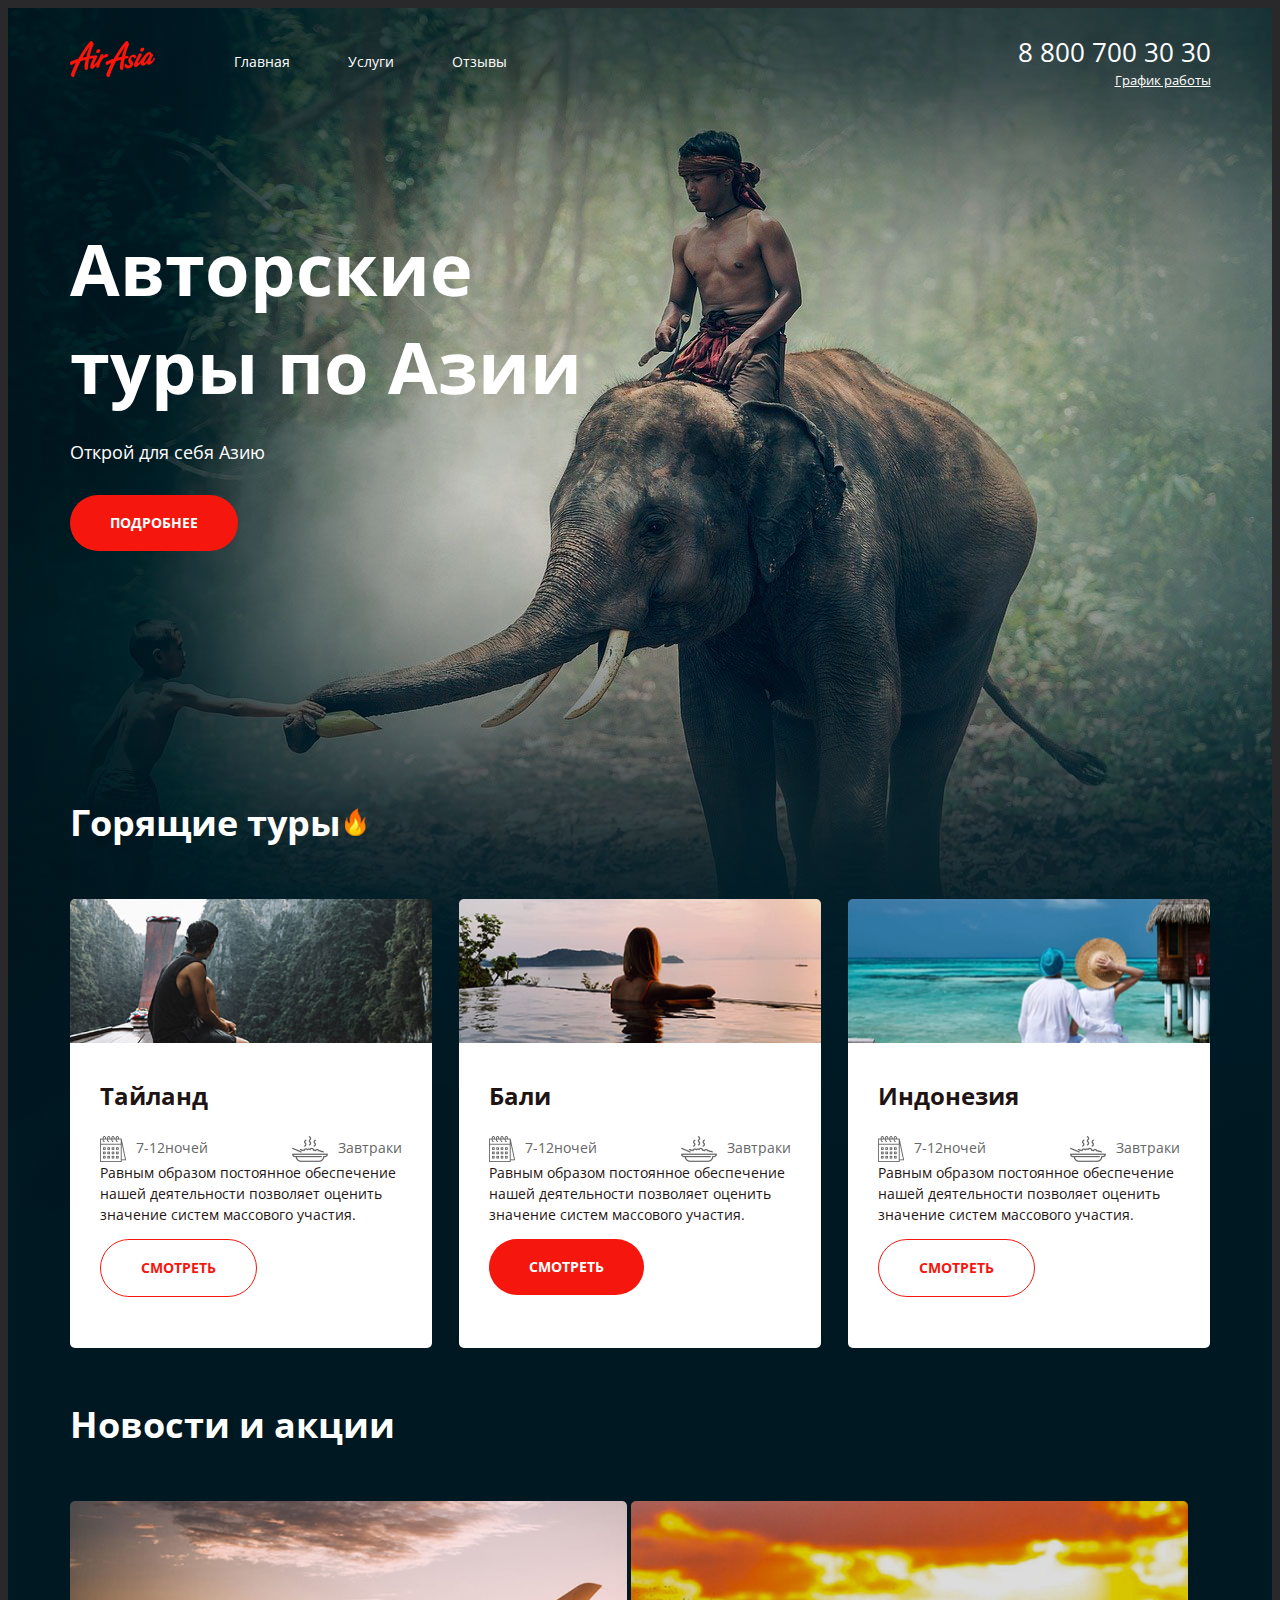
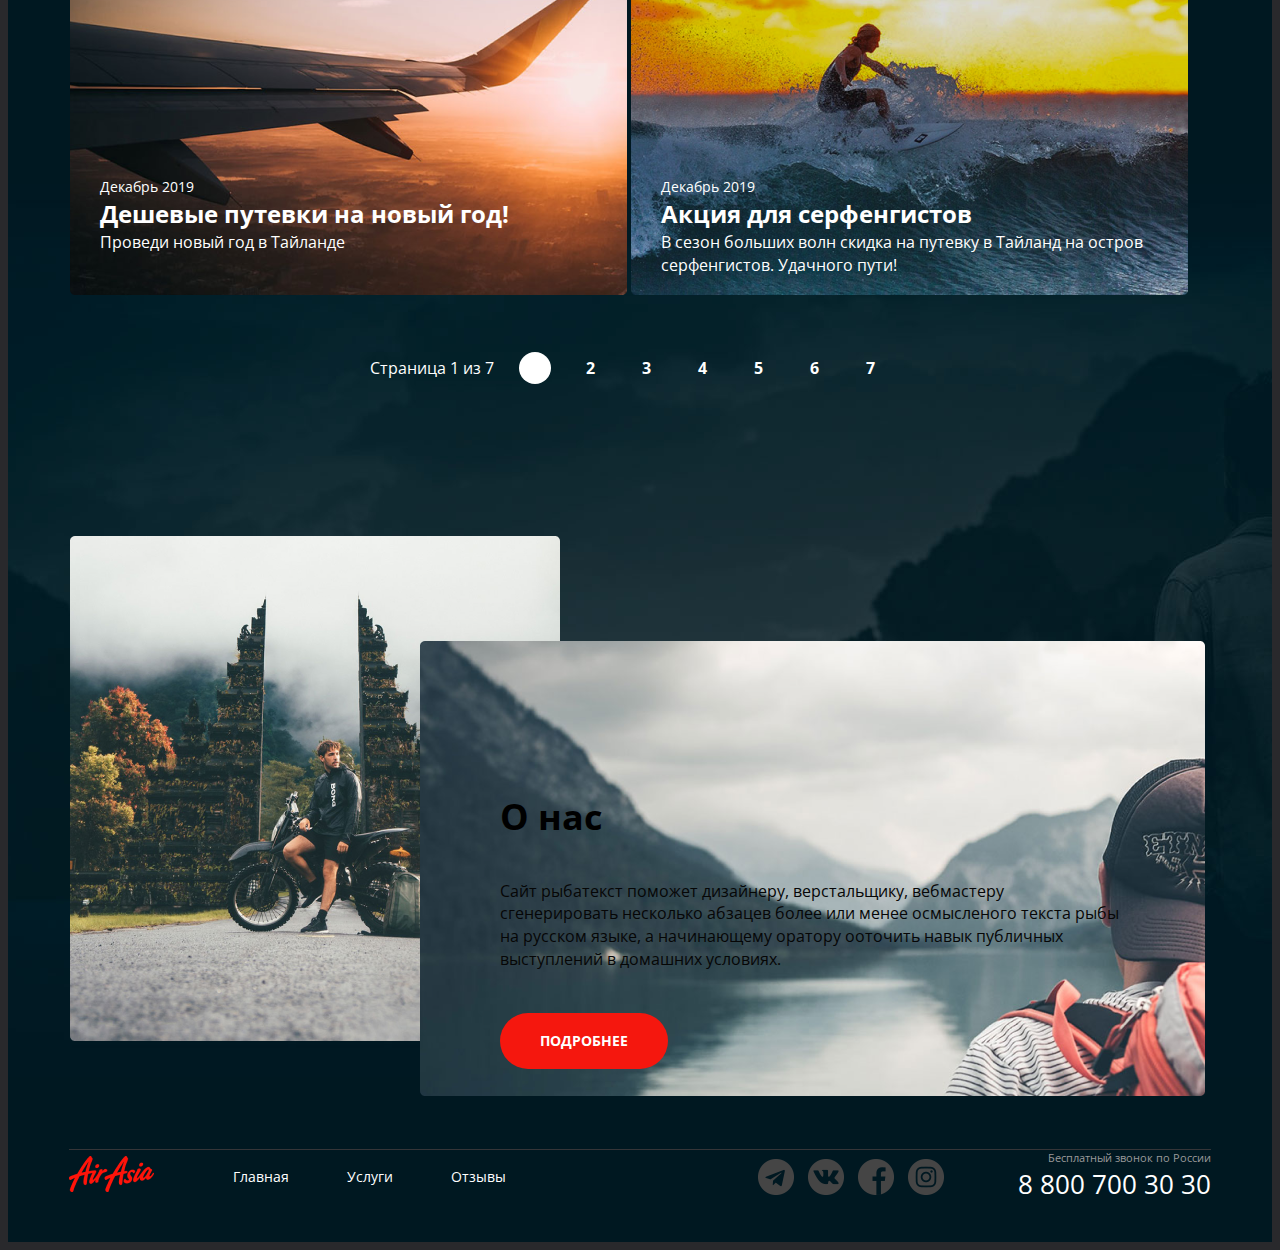
==== index.html @ b37418fe "обновление файлов и добавление новых" ====
<!DOCTYPE html>
<html lang="ru">
<head>
  <meta charset="UTF-8">
  <style>@import url('https://fonts.googleapis.com/css2?family=Open+Sans:wght@400;600;700&display=swap');</style>
  <link rel="stylesheet" href="style.css">
  <title>Document</title>
</head>

<body>
  <div class="wrapper main-page-wrapper">

    
      <section class="header">
        <div class="container container_header">
          <div class="header__col">
            <a href="#" class="logo">
              <img src="./img/лого.png" alt="" class="logo__pic">
            </a>
            <nav class="menu">
            <ul class="menu__list">
              <li class="menu__item"><a href="#" class="menu__link menu__link_active" ></a>Главная</li>
              <li class="menu__item"><a href="" class="menu__link">Услуги</a></li>
              <li class="menu__item"><a href="" class="menu__link"></a>Отзывы</li>
            </ul>
          </nav>
          </div>

          <div class="header__col header__col_align_right">
            <address class="contacts">
              <a href="tel:+78007003030" class="contacts__phone">8 800 700 30 30</a>
              <div class="contacts__mode">График работы</div>
            </address>

          </div>

        </div>
      </section>
            
      
      <main class="main-content">
        <div class="container main__container">
          <div class="useful-info">
            <h1 class="useful-info__title">Авторские туры по Азии</h1>
            <div class="userfil-info__slogan">Открой для себя Азию</div>
            <a class="useful-info__btn btn" href="">Подробнее</a>
          </div>

          <div class="tours">
            <div class="container">
              <div class="tours__title-block">
                <h2 class="title tours__title">Горящие туры</h2>
                <img class="icon tours__title" src="./img/flame.png" alt="">
              </div>
          
            <ul class="tours__tabs">
              
              <li class="tours__item tour-card">
                <div class="tour-card__img-block">
                  <img class="tours__img" src="./img/river.png" alt="">
                </div>
                <div class="tour-card__content">
                  <h3 class="tour-card__title">Тайланд</h3>

                  <div class="tour-card__col">
                    <div class="tour-card__col_left">
                      <img class="tour-card__icon" src="./img/calendar.png" alt="">
                      <div class="tour-card__text">7-12ночей</div>
                    </div>
                    <div class="tour-card__col_right">
                      <img class="tour-card__icon" src="./img/meal.png" alt="">
                      <div class="tour-card__text">Завтраки</div>
                    </div>
                  </div>
                  <p class="tour-card__descr">
                    Равным образом постоянное обеспечение нашей деятельности позволяет оценить значение систем массового участия.
                  </p>
                  <a class="btn btn_white" href="">Смотреть</a>
                </div>
              </li>

              <li class="tours__item tour-card">
                <div class="tour-card__img-block">
                <img class="tours__img" src="./img/pool.png" alt="">
                </div>
                <div class="tour-card__content">
                  <h3 class="tour-card__title">Бали</h3>
                  <div class="tour-card__col">
                    <div class="tour-card__col_left">
                      <img class="tour-card__icon" src="./img/calendar.png" alt="">
                      <div class="tour-card__text">7-12ночей</div>
                    </div>
                    <div class="tour-card__col_right">
                      <img class="tour-card__icon" src="./img/meal.png" alt="">
                      <div class="tour-card__text">Завтраки</div>
                    </div>
                  </div>
                  <p class="tour-card__descr">
                   Равным образом постоянное обеспечение нашей деятельности позволяет оценить значение систем массового участия.
                  </p>
                  <a href="" class="btn btn_red">Смотреть</a>
                </div>
              </li>

              <li class="tours__item tour-card">
                <div class="tour-card__img-block">
                <img class="tours__img" src="./img/ocean.png" alt="">
                </div>
                <div class="tour-card__content">
                  <h3 class="tour-card__title">Индонезия</h3>
                  <div class="tour-card__col">
                    <div class="tour-card__col_left">
                      <img class="tour-card__icon"  src="./img/calendar.png" alt="">
                      <div class="tour-card__text">7-12ночей</div>
                    </div>
                    <div class="tour-card__col_right">
                      <img class="tour-card__icon" src="./img/meal.png" alt="">
                      <div class="tour-card__text">Завтраки</div>
                    </div>
                  </div>  
                  <p class="tour-card__descr">
                   Равным образом постоянное обеспечение нашей деятельности позволяет оценить значение систем массового участия.
                  </p>
                  <a href="" class="btn btn_white">Смотреть</a>
                </div>
              </li>
            </ul>
          </div>
        </div>
      </main>

    

    <section class="down">
    <div class="news">
      <div class="container">
        <h2 class="news__title title">Новости и акции</h2>

        <ul class="news__list">
          <li class="news__tab news__tab_plain">
            <div class="news__tab_container">
              <div class="news__date">Декабрь 2019</div>
              <div class="news__tab_title">Дешевые путевки на новый год!</div>
              <div class="news__slogan">
              Проведи новый год в Тайланде
              </div>
            </div>
          </li>
          <li class="news__tab news__tab_Surfer">
            <div class="news__tab_container">
              <div class="news__date">Декабрь 2019</div>
              <div class="news__tab_title">Акция для серфенгистов</div>
              <div class="news__slogan" >
              В сезон больших волн скидка на путевку в Тайланд на остров серфенгистов. Удачного пути!
              </div>
            </div>
          </li>
        </ul>
      </div>
      </div>

      <div class="pager">
        <div class="pager__display">Страница 1 из 7</div>
        <ul class="pager__list">
          <li class="pager__item pager__item_active"><a href="" class="pager__link">1</a></li>
          <li class="pager__item"><a href="" class="pager__link">2</a></li>
          <li class="pager__item"><a href="" class="pager__link">3</a></li>
          <li class="pager__item"><a href="" class="pager__link">4</a></li>
          <li class="pager__item"><a href="" class="pager__link">5</a></li>
          <li class="pager__item"><a href="" class="pager__link">6</a></li>
          <li class="pager__item"><a href="" class="pager__link">7</a></li>          
        </ul>
      </div>
    

      <div class="about">
        <div class="container container__about">
          <div class="about__company">
            <h3 class="about__title">О нас</h3>
            <div class="about__company_text">
            <p>Сайт рыбатекст поможет дизайнеру, верстальщику, вебмастеру сгенерировать несколько абзацев более или менее осмысленого текста рыбы на русском языке, а начинающему оратору ооточить навык публичных выступлений в домашних условиях.</p>
            </div>
            <a class="about__btn btn" href="">Подробнее</a>
          </div>
        </div>
      </div>

      <div class="container footer-container__content">
        <div class="footer">
          <div class="footer__col footer__col_align_left">
            <a href="#" class="logo">
            <img src="./img/лого.png" alt="" class="logo__pic">
          </a>
          <nav class="menu">
            <ul class="menu__list">
              <li class="menu__item"><a href="#" class="menu__link menu__link_active" ></a>Главная</li>
              <li class="menu__item"><a href="" class="menu__link">Услуги</a></li>
              <li class="menu__item"><a href="" class="menu__link"></a>Отзывы</li>
            </ul>
          </nav>
          </div>

          <div class="footer__col footer__col_align_right">
            <ul class="socials">
              <li class="socials__item socials__item_telegram"><a href="" class="socials__link"></a></li>
              <li class="socials__item socials__item_vk"><a href="" class="socials__link"></a></li>
              <li class="socials__item socials__item_fb"><a href="" class="socials__link"></a></li>
              <li class="socials__item socials__item_insta"><a href="" class="socials__link"></a></li>
            </ul>

            <address class="contacts">
              <div class="contacts__workhours">Бесплатный звонок по России</div>
              <a href="tel:+78007003030" class="contacts__phone">8 800 700 30 30</a>
            </address>
          </div>
        </div>
      </div>
    
    </section>
  </div>
</body>

</html>
---- style.css ----
body {
  font-family: "Open Sans", Helvetica, sans-serif;
  color: #fff;
  font-size: 14px;
  line-height: 1.42;
  background: #29292c;
}

a {
  color: inherit;
}

ul {
  padding: 0;
  margin: 0;
}

ul li {
  list-style: none;
}

h1, h2, h3, h4, h5, h6 {
  margin: 0;
  font-weight: normal;
}

p {
  margin-top: 0;
}

* {
  box-sizing: border-box;
}

.main-page-wrapper {
  background: url(./img/main1.png) center top no-repeat, url(./img/main2.png) center bottom 165px no-repeat, #001821;
}

.container {
  margin: 0 auto;
  width: 1141px;
}

.container_header {
  display: flex;
  align-items: center;
  justify-content: space-between;
}

.header {
  align-items: center;
  vertical-align: middle;
  margin-bottom: 130px;
  padding-top: 26px;
  display: flex;
  justify-content: space-between;
}

.header__col {
  display: flex;
  align-items: center;
}

.header__col_align_right {
  justify-content: flex-end;
}

.logo {
  display: block;
  top: 29px;
  left: 0;
  margin-right: 79px;
}

.menu {
  display: inline-block;
  top: 42px;
  left: 554px;
}


.menu__item {
  display: inline-block;
  vertical-align: middle;
  margin-right: 54px;
}

.menu__link {
  font-size: 14px;
  text-decoration: none;
}

.contacts__phone {
  text-decoration: none;
  font-size: 26px;
  margin-bottom: 4px;
}

 .contacts {
  font-style: normal;
  text-align: right;
}

 .contacts__mode {
   font-size: 13px;
   text-decoration: underline;
}

.main__container {
  display: flex;
  flex-direction: column;
  justify-content: space-between;
  min-height: 500px;
}

.useful-info {
  width: 50%;
}

.useful-info__title {
  font-size: 72px;
  font-weight: bold;
  line-height: 98px;
  margin-bottom: 27px;
}

.userfil-info__slogan {
  font-size: 18px;
  font-weight: normal;
  line-height: 20px;
  margin-bottom: 33px;
}


.btn {
  display: inline-block;
  background: #F5170E;
  border-radius: 35px;
  padding: 18px 40px;
  color: #FFFFFF;
  font-weight: bold;
  text-transform: uppercase;
  text-decoration: none;
}

.useful-info__btn {
  margin-bottom: 246px;
}

.tours {
  margin-bottom: 51px;
}

.tours__title-block {
  margin-right: 12px;
}

.h2 {
  margin-right: 12px;
}

.tours__title {
  display: inline-block;
}


.title {
  font-size: 36px;
  font-weight: bold;
  margin-bottom: 51px;
}

.tours__tabs {
  display: flex;
  justify-content: space-between;
}

.tour-card__img-block {
  width: 362px;
  height: 144px;
  background: url(.jpg);
  border-radius: 5px 5px 0px 0px;
}

.tours__item {
  margin-right: 27px;
  max-width: 362px;
  width: calc(100% / 3 - 18px);
}

.tour-card__content {
  min-height: 305px;
  color: #1f1414;
  background: #FFFFFF;
  border-radius: 0px 0px 5px 5px;
  padding: 36px 30px;
}

.tour-card__title {
  font-weight: bold;
  font-size: 24px;
  margin-bottom: 23px;
}

.tour-card__col {
  display: flex;
  justify-content: space-between;
  align-items: center;
}

.tour-card__col_left {
  display: flex;
  justify-content: space-between;
  align-items: center;
}

.tour-card__col_right {
  display: flex;
  justify-content: space-between;
  justify-content: flex-end;
  align-items: center;
}

.tour-card__col :last-child {
  margin-right: 0;
}

.tour-card__icon {
  height: 26px;
  background: url;
  margin-right: 10px;
}

.tour-card__text {
  height: 22px;
  color: #666666;
}

.tour-card__descr {
  font-weight: normal;
  font-size: 14px;
  line-height: 21px;
  align-items: center;
}

.btn_white {
  background: #FFFFFF;
  color: #F5170E;
  border: 1px solid #F5170E;
  vertical-align: bottom;
}

.btn_red {
  vertical-align: bottom;
}

.news__list {
  margin-bottom: 57px;
}

.news__tab {
  display: inline-block;
  vertical-align: top;
  position: relative;
  max-width: 557px;
}

.news__tab img {
  display: flex;
  justify-content: space-between;
  object-fit: cover;
  width: 557px;
  height: 394px;
  background: url(.jpg);
  border-radius: 5px;
}

.news__tab_plain {
  background: url(./img/plain.png);
  width: 557px;
  height: 394px;
}

.news__tab_Surfer {
  background: url(./img/Surfer.png);
  width: 557px;
  height: 394px;
}


.news__tab_container {
  display: flex;
  flex-direction: column;
  margin-top: 250px;
  left: 0;
  right: 0;
  bottom: 0;
  padding: 26px 30px;
  min-height: 116px;
}

.news__date {
  font-weight: normal;
  font-size: 14px;
}

.news__tab_title {
  font-weight: bold;
  font-size: 24px;
}

.news__slogan {
  font-weight: normal;
  font-size: 16px;
  
}



.pager {
  display: flex;
  justify-content: center;
  align-items: center;
  text-align: center;
  font-size: 16px;
  line-height: 32px;
  margin-bottom: 152px;
}



.pager__display {
  margin-right: 25px;
}

.pager__list {
  display: flex;
  align-items: center;
}

.pager__item {
  text-align: center;
  margin-right: 24px;
}

.pager__link {
  display: block;
  width: 32px;
  height: 32px;
  border-radius: 50%;
  text-decoration: none;
  font-weight: bold;
  font-size: 16px;
}

.pager__item_active .pager__link{
  background: #FFFFFF;
}


.about {
  margin-bottom: 53px;
}

.container__about:before {
  content: "";
  display: block;
  vertical-align: top;
  width: 490px;
  height: 505px;
  background: url(./img/gates.png);
}

.about__company {
  background: url(./img/mountains.png);
  padding: 150px 80px;
  width: 785px;
  height: 455px;
  display: inline-block;
  vertical-align: top;
  margin-left: 350px;
  margin-top: -400px;
}

.about__title {
  font-weight: bold;
  font-size: 36px;
  color: #000000;
  margin-bottom: 37px;
}

.about__company_text {
  font-weight: normal;
  font-size: 16px;
  color: #060606;
  margin-bottom: 43px;
  max-width: 785px;
}

.about__company_text p{
  margin-bottom: 20px;
}

.about__company_text p:last-child{
  margin-bottom: 0;
}

.footer-container__content {
  border-top: 1px solid #353538;
  width: 1142px;
  height: 92.64px;
}

.footer {
  display: flex;
  justify-content: space-between;
  align-items: center;
}

.footer__col {
  display: flex;
  align-items: flex-end;
}

.footer__col_align_left {
  align-items: center;
}

.footer__col_align_right {
  align-items: flex-end;
  align-items: center;
}

.contacts__workhours {
  color: #9A9A9A;
  font-size: 11px;
}

.socials__link {
  display: block;
  text-decoration: none;
  width: 36px;
  height: 36px;
  background: center center no-repeat;
}

.socials__item {
  display: inline-block;
  vertical-align: middle;
  margin-right: 10px;
}

.socials__item:last-child {
  margin-right: 0;
}

.socials {
  margin-right: 74px;
  top: 49px;
  right: 300px;
}

.socials__item_telegram .socials__link {
  background-image: url(./img/telegram.png);
}

.ssocials__item_telegram .socials__link:hover {
  background-image: url(./img/telegram-hover.png.png);
}

.socials__item_vk .socials__link {
  background-image: url(./img/vk.png);
}

.socials__item_vk .socials__link:hover {
  background-image: url(./img/vk-hover.png.png);
}

.socials__item_fb .socials__link {
  background-image: url(./img/f.png);
}

.socials__item_fb .socials__link:hover {
  background-image: url(./img/f-hover.png.png);
}

.socials__item_insta .socials__link {
    background-image: url(./img/in.png);
}
  
.socials__item_insta .socials__link:hover {
    background-image: url(./img/in-hover.png.png);
}
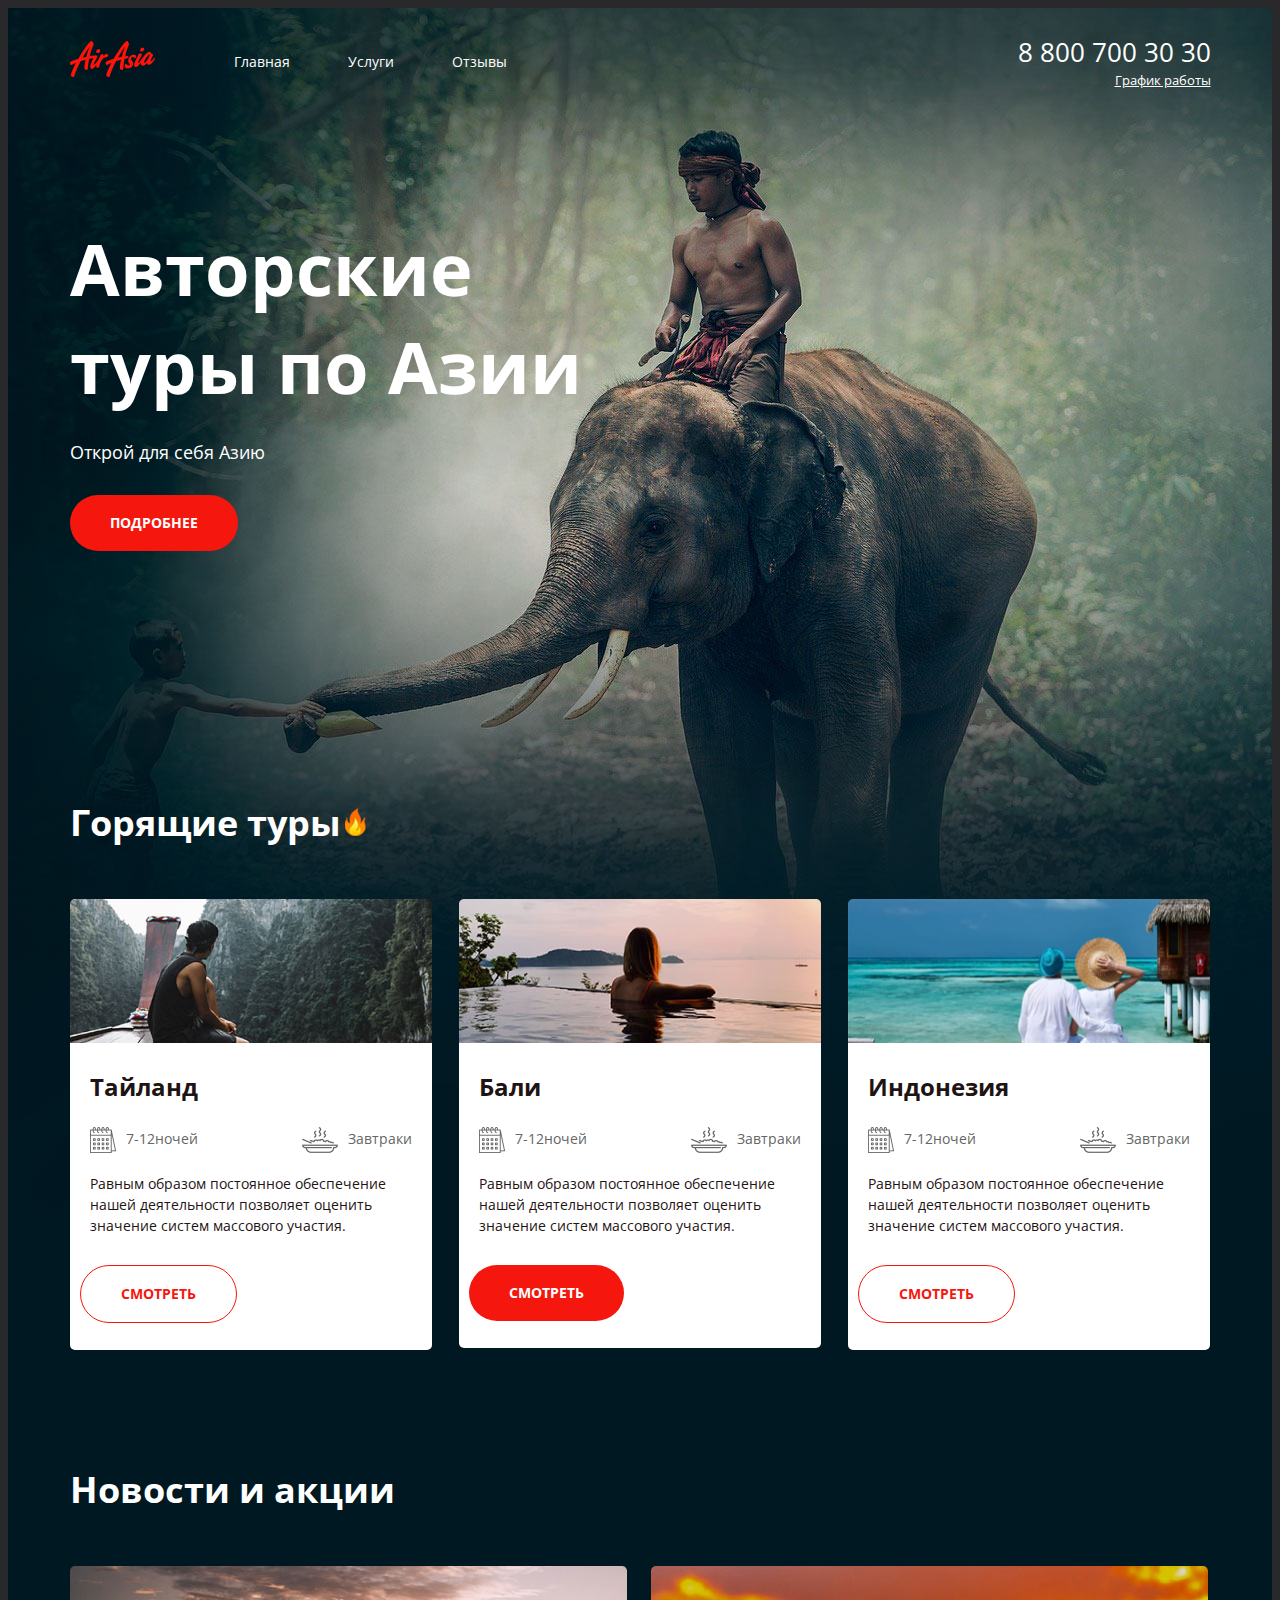
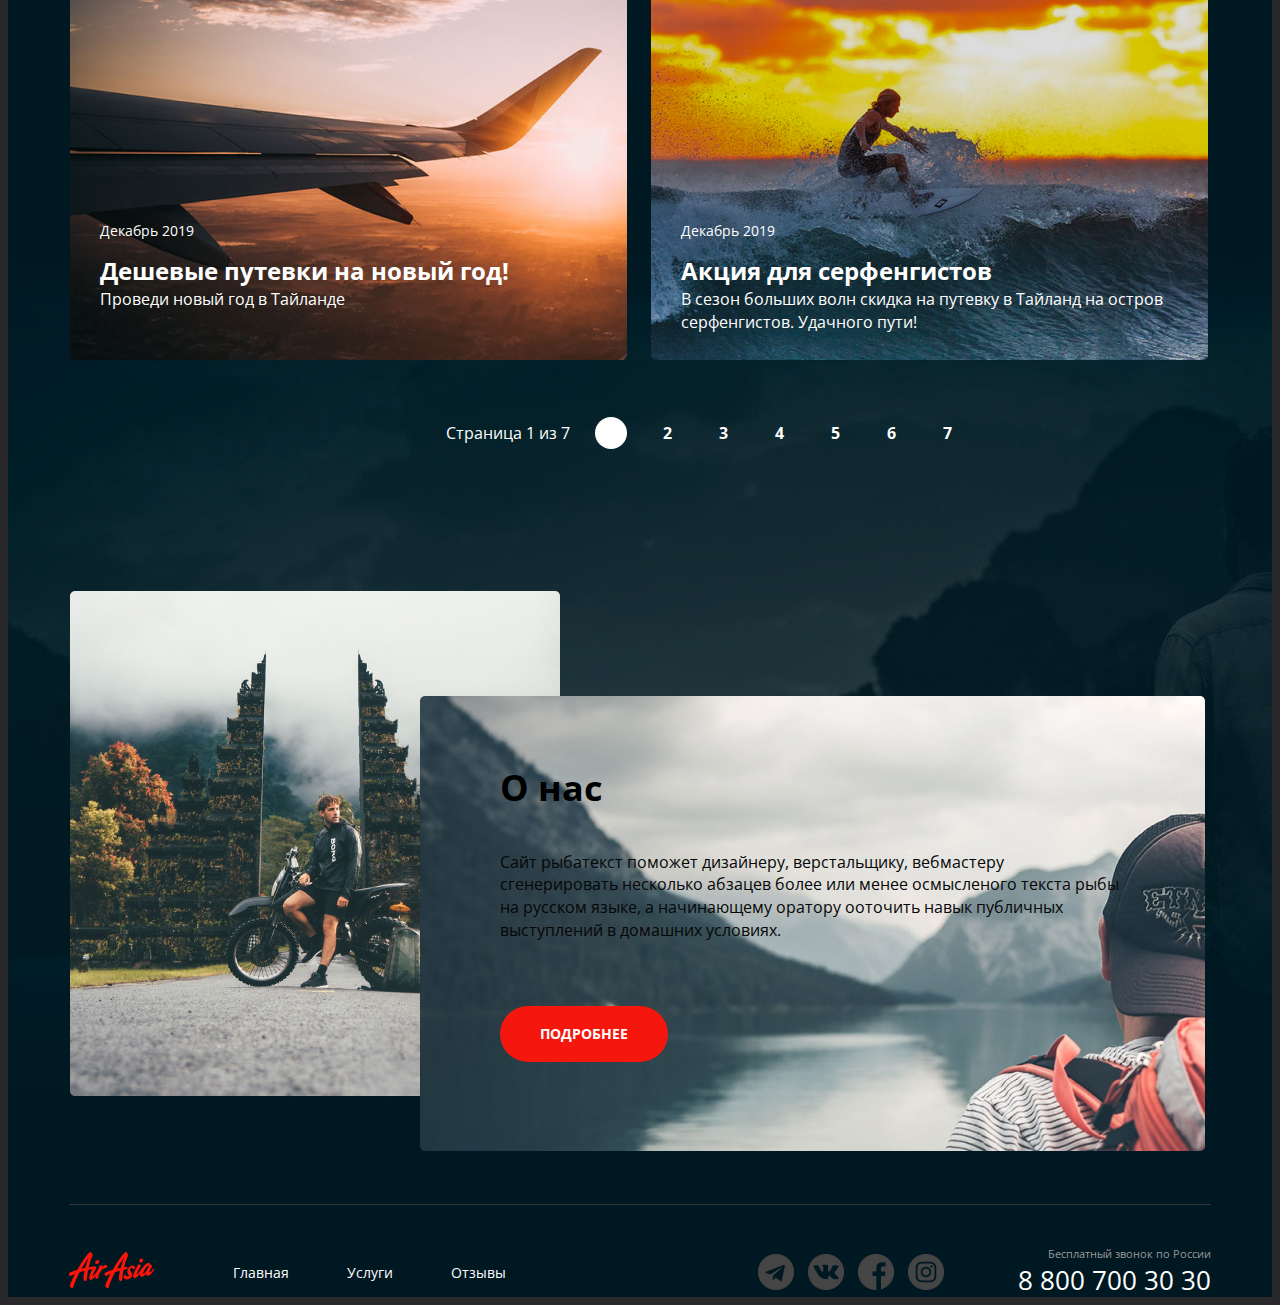
==== commit b5d1beb6: "новые файлы и редакция" ====
--- a/index.html
+++ b/index.html
@@ -20,8 +20,8 @@
             <nav class="menu">
             <ul class="menu__list">
               <li class="menu__item"><a href="#" class="menu__link menu__link_active" ></a>Главная</li>
-              <li class="menu__item"><a href="" class="menu__link">Услуги</a></li>
-              <li class="menu__item"><a href="" class="menu__link"></a>Отзывы</li>
+              <li class="menu__item"><a href="../1 asia/services.html" class="menu__link">Услуги</a></li>
+              <li class="menu__item"><a href="../1 asia/reviews.html" class="menu__link"></a>Отзывы</li>
             </ul>
           </nav>
           </div>
@@ -194,8 +194,8 @@
           <nav class="menu">
             <ul class="menu__list">
               <li class="menu__item"><a href="#" class="menu__link menu__link_active" ></a>Главная</li>
-              <li class="menu__item"><a href="" class="menu__link">Услуги</a></li>
-              <li class="menu__item"><a href="" class="menu__link"></a>Отзывы</li>
+              <li class="menu__item"><a href="../1 asia/services.html" class="menu__link">Услуги</a></li>
+              <li class="menu__item"><a href="../1 asia/reviews.html" class="menu__link"></a>Отзывы</li>
             </ul>
           </nav>
           </div>
--- a/style.css
+++ b/style.css
@@ -148,7 +148,7 @@
 }
 
 .tours {
-  margin-bottom: 51px;
+  margin-bottom: 46px;
 }
 
 .tours__title-block {
@@ -193,7 +193,8 @@
   color: #1f1414;
   background: #FFFFFF;
   border-radius: 0px 0px 5px 5px;
-  padding: 36px 30px;
+  padding: 27px 20px;
+  margin-bottom: 68px;
 }
 
 .tour-card__title {
@@ -241,6 +242,7 @@
   font-size: 14px;
   line-height: 21px;
   align-items: center;
+  margin-top: 20px;
 }
 
 .btn_white {
@@ -248,10 +250,14 @@
   color: #F5170E;
   border: 1px solid #F5170E;
   vertical-align: bottom;
+  margin-top: 15px;
+  margin-left: -10px;
 }
 
 .btn_red {
   vertical-align: bottom;
+  margin-top: 15px;
+  margin-left: -10px;
 }
 
 .news__list {
@@ -279,6 +285,7 @@
   background: url(./img/plain.png);
   width: 557px;
   height: 394px;
+  margin-right: 20px;
 }
 
 .news__tab_Surfer {
@@ -291,7 +298,7 @@
 .news__tab_container {
   display: flex;
   flex-direction: column;
-  margin-top: 250px;
+  margin-top: 229px;
   left: 0;
   right: 0;
   bottom: 0;
@@ -302,6 +309,7 @@
 .news__date {
   font-weight: normal;
   font-size: 14px;
+  margin-bottom: 13px;
 }
 
 .news__tab_title {
@@ -324,7 +332,8 @@
   text-align: center;
   font-size: 16px;
   line-height: 32px;
-  margin-bottom: 152px;
+  margin-bottom: 142px;
+  margin-left: 153px;
 }
 
 
@@ -387,6 +396,7 @@
   font-size: 36px;
   color: #000000;
   margin-bottom: 37px;
+  margin-top: -84px;
 }
 
 .about__company_text {
@@ -401,6 +411,10 @@
   margin-bottom: 20px;
 }
 
+.about__btn {
+  margin-top: 22px;
+}
+
 .about__company_text p:last-child{
   margin-bottom: 0;
 }
@@ -415,6 +429,7 @@
   display: flex;
   justify-content: space-between;
   align-items: center;
+  height: 100%;
 }
 
 .footer__col {
@@ -424,11 +439,13 @@
 
 .footer__col_align_left {
   align-items: center;
+  margin-top: 42px;
 }
 
 .footer__col_align_right {
   align-items: flex-end;
   align-items: center;
+  margin-top: 42px;
 }
 
 .contacts__workhours {
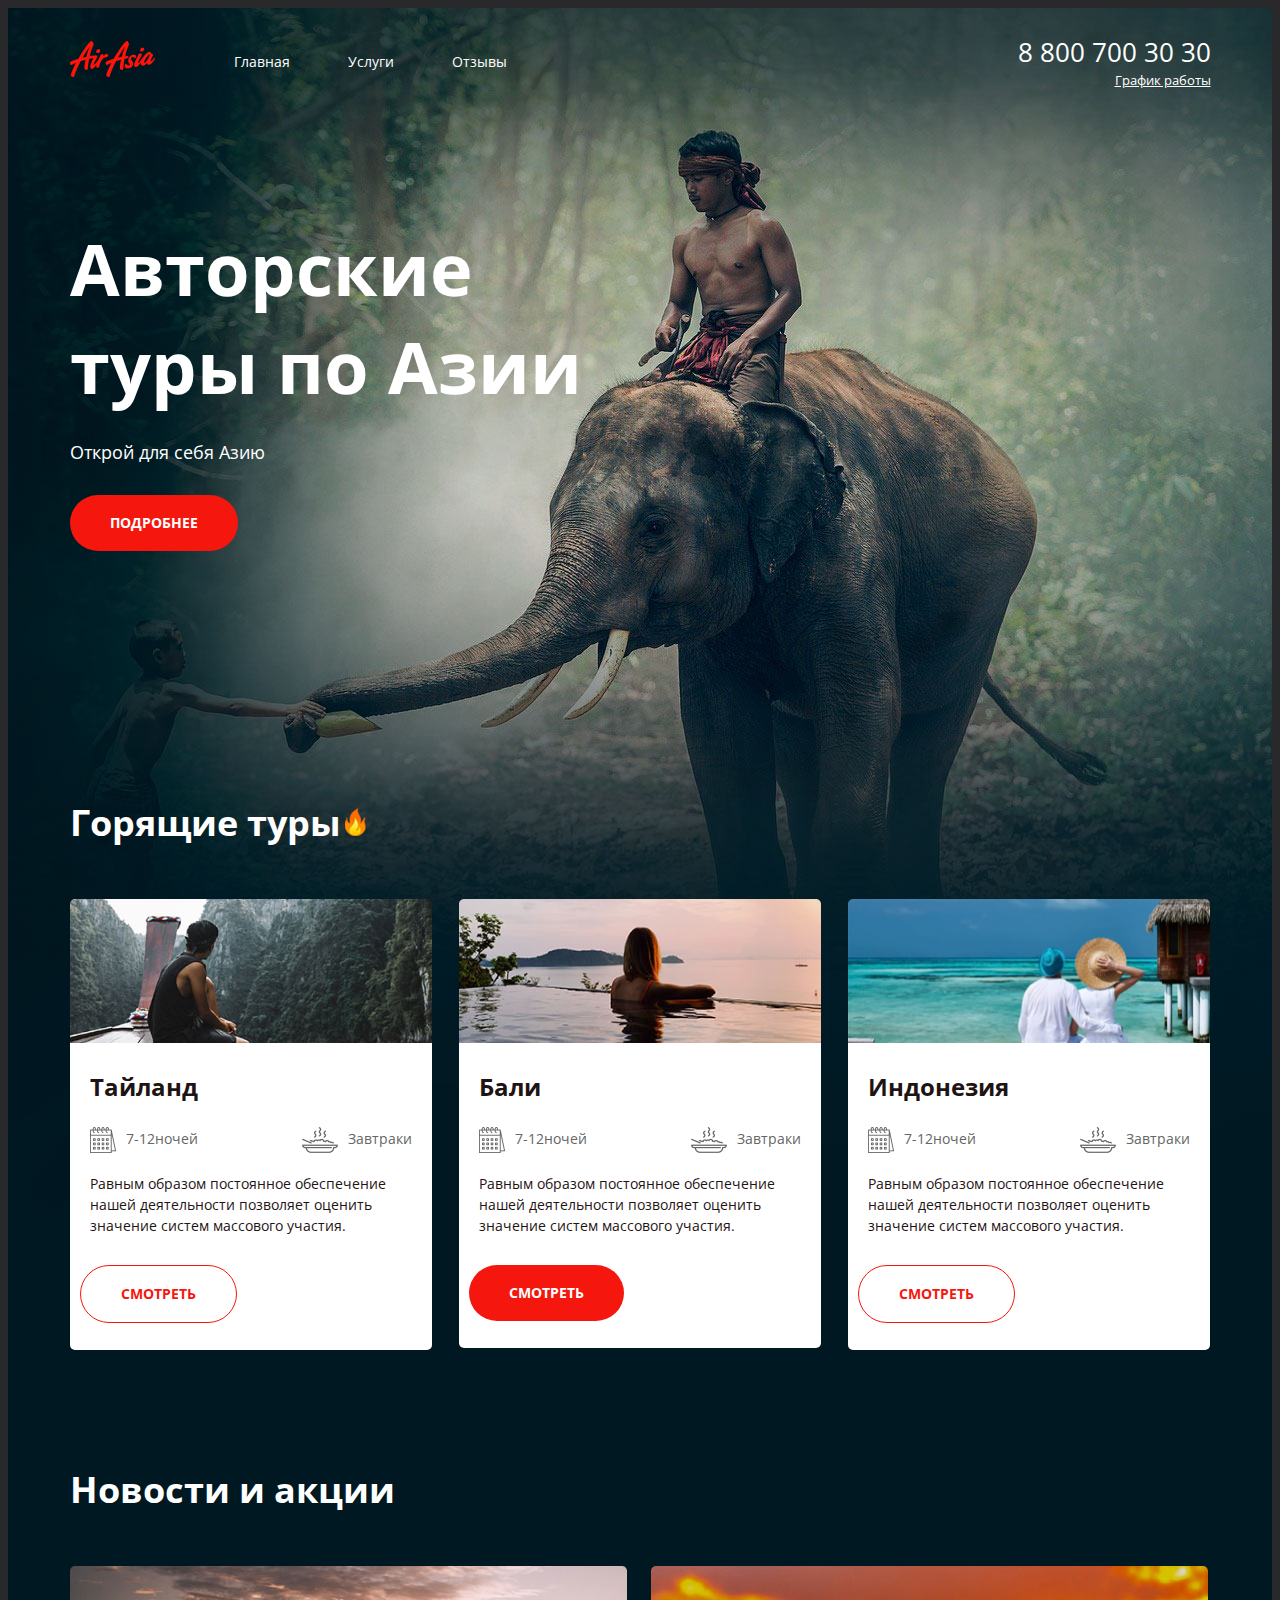
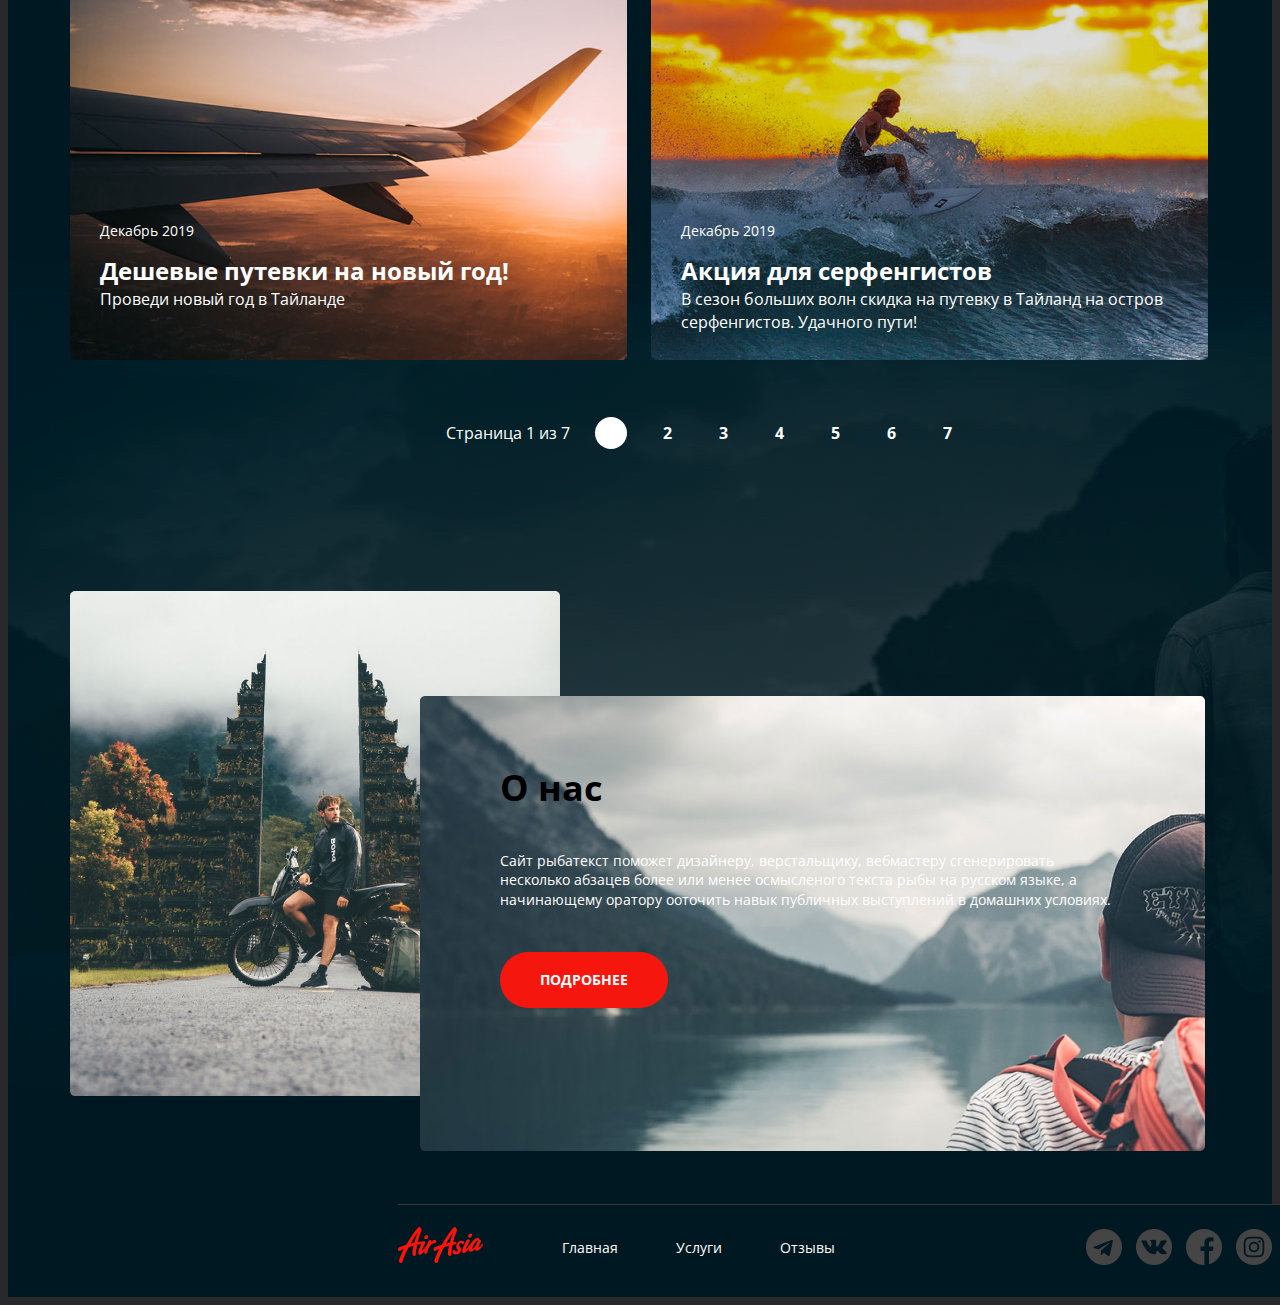
==== commit 3ab69916: "обновление файлов" ====
--- a/index.html
+++ b/index.html
@@ -20,13 +20,13 @@
             <nav class="menu">
             <ul class="menu__list">
               <li class="menu__item"><a href="#" class="menu__link menu__link_active" ></a>Главная</li>
-              <li class="menu__item"><a href="../1 asia/services.html" class="menu__link">Услуги</a></li>
-              <li class="menu__item"><a href="../1 asia/reviews.html" class="menu__link"></a>Отзывы</li>
+              <li class="menu__item"><a href="./services.html" class="menu__link">Услуги</a></li>
+              <li class="menu__item"><a href="./reviews.html" class="menu__link"></a>Отзывы</li>
             </ul>
           </nav>
           </div>
 
-          <div class="header__col header__col_align_right">
+          <div class="header__col header__col_align-right">
             <address class="contacts">
               <a href="tel:+78007003030" class="contacts__phone">8 800 700 30 30</a>
               <div class="contacts__mode">График работы</div>
@@ -57,7 +57,7 @@
               
               <li class="tours__item tour-card">
                 <div class="tour-card__img-block">
-                  <img class="tours__img" src="./img/river.png" alt="">
+                  <img class="tour__img" src="./img/river.png" alt="">
                 </div>
                 <div class="tour-card__content">
                   <h3 class="tour-card__title">Тайланд</h3>
@@ -130,26 +130,25 @@
       </main>
 
     
-
-    <section class="down">
-    <div class="news">
+    
+    <section class="news">
       <div class="container">
         <h2 class="news__title title">Новости и акции</h2>
 
         <ul class="news__list">
           <li class="news__tab news__tab_plain">
-            <div class="news__tab_container">
+            <div class="news__tab-container">
               <div class="news__date">Декабрь 2019</div>
-              <div class="news__tab_title">Дешевые путевки на новый год!</div>
+              <div class="news__tab-title">Дешевые путевки на новый год!</div>
               <div class="news__slogan">
               Проведи новый год в Тайланде
               </div>
             </div>
           </li>
           <li class="news__tab news__tab_Surfer">
-            <div class="news__tab_container">
+            <div class="news__tab-container">
               <div class="news__date">Декабрь 2019</div>
-              <div class="news__tab_title">Акция для серфенгистов</div>
+              <div class="news__tab-title">Акция для серфенгистов</div>
               <div class="news__slogan" >
               В сезон больших волн скидка на путевку в Тайланд на остров серфенгистов. Удачного пути!
               </div>
@@ -157,7 +156,7 @@
           </li>
         </ul>
       </div>
-      </div>
+      </section>
 
       <div class="pager">
         <div class="pager__display">Страница 1 из 7</div>
@@ -171,36 +170,38 @@
           <li class="pager__item"><a href="" class="pager__link">7</a></li>          
         </ul>
       </div>
-    
-
-      <div class="about">
+    </section>
+    
+
+      <section class="about">
         <div class="container container__about">
           <div class="about__company">
             <h3 class="about__title">О нас</h3>
-            <div class="about__company_text">
+            <div class="about__company-text">
             <p>Сайт рыбатекст поможет дизайнеру, верстальщику, вебмастеру сгенерировать несколько абзацев более или менее осмысленого текста рыбы на русском языке, а начинающему оратору ооточить навык публичных выступлений в домашних условиях.</p>
             </div>
             <a class="about__btn btn" href="">Подробнее</a>
           </div>
         </div>
-      </div>
-
-      <div class="container footer-container__content">
-        <div class="footer">
-          <div class="footer__col footer__col_align_left">
+      </section>
+
+
+      <div class="footer">
+        <div class="container footer-container__content">
+          <div class="footer__col footer__col_align-left">
             <a href="#" class="logo">
             <img src="./img/лого.png" alt="" class="logo__pic">
           </a>
           <nav class="menu">
             <ul class="menu__list">
               <li class="menu__item"><a href="#" class="menu__link menu__link_active" ></a>Главная</li>
-              <li class="menu__item"><a href="../1 asia/services.html" class="menu__link">Услуги</a></li>
-              <li class="menu__item"><a href="../1 asia/reviews.html" class="menu__link"></a>Отзывы</li>
+              <li class="menu__item"><a href="./services.html" class="menu__link">Услуги</a></li>
+              <li class="menu__item"><a href="./reviews.html" class="menu__link"></a>Отзывы</li>
             </ul>
           </nav>
           </div>
 
-          <div class="footer__col footer__col_align_right">
+          <div class="footer__col footer__col_align-right">
             <ul class="socials">
               <li class="socials__item socials__item_telegram"><a href="" class="socials__link"></a></li>
               <li class="socials__item socials__item_vk"><a href="" class="socials__link"></a></li>
@@ -215,8 +216,9 @@
           </div>
         </div>
       </div>
-    
-    </section>
+     
+    
+
   </div>
 </body>
 
--- a/style.css
+++ b/style.css
@@ -61,7 +61,7 @@
   align-items: center;
 }
 
-.header__col_align_right {
+.header__col_align-right {
   justify-content: flex-end;
 }
 
@@ -295,7 +295,7 @@
 }
 
 
-.news__tab_container {
+.news__tab-container {
   display: flex;
   flex-direction: column;
   margin-top: 229px;
@@ -312,7 +312,7 @@
   margin-bottom: 13px;
 }
 
-.news__tab_title {
+.news__tab-title {
   font-weight: bold;
   font-size: 24px;
 }
@@ -407,7 +407,7 @@
   max-width: 785px;
 }
 
-.about__company_text p{
+.about__company-text p{
   margin-bottom: 20px;
 }
 
@@ -419,30 +419,32 @@
   margin-bottom: 0;
 }
 
+
+.footer {
+  background: #001821;
+  width: 1920px;
+}
+
 .footer-container__content {
   border-top: 1px solid #353538;
-  width: 1142px;
+  display: flex;
+  justify-content: space-between;
+  vertical-align: middle;
   height: 92.64px;
 }
 
-.footer {
-  display: flex;
-  justify-content: space-between;
-  align-items: center;
-  height: 100%;
-}
-
 .footer__col {
   display: flex;
   align-items: flex-end;
-}
-
-.footer__col_align_left {
+  margin-bottom: 57px;
+}
+
+.footer__col_align-left {
   align-items: center;
   margin-top: 42px;
 }
 
-.footer__col_align_right {
+.footer__col_align-right {
   align-items: flex-end;
   align-items: center;
   margin-top: 42px;
@@ -507,5 +509,4 @@
   
 .socials__item_insta .socials__link:hover {
     background-image: url(./img/in-hover.png.png);
-}
-
+}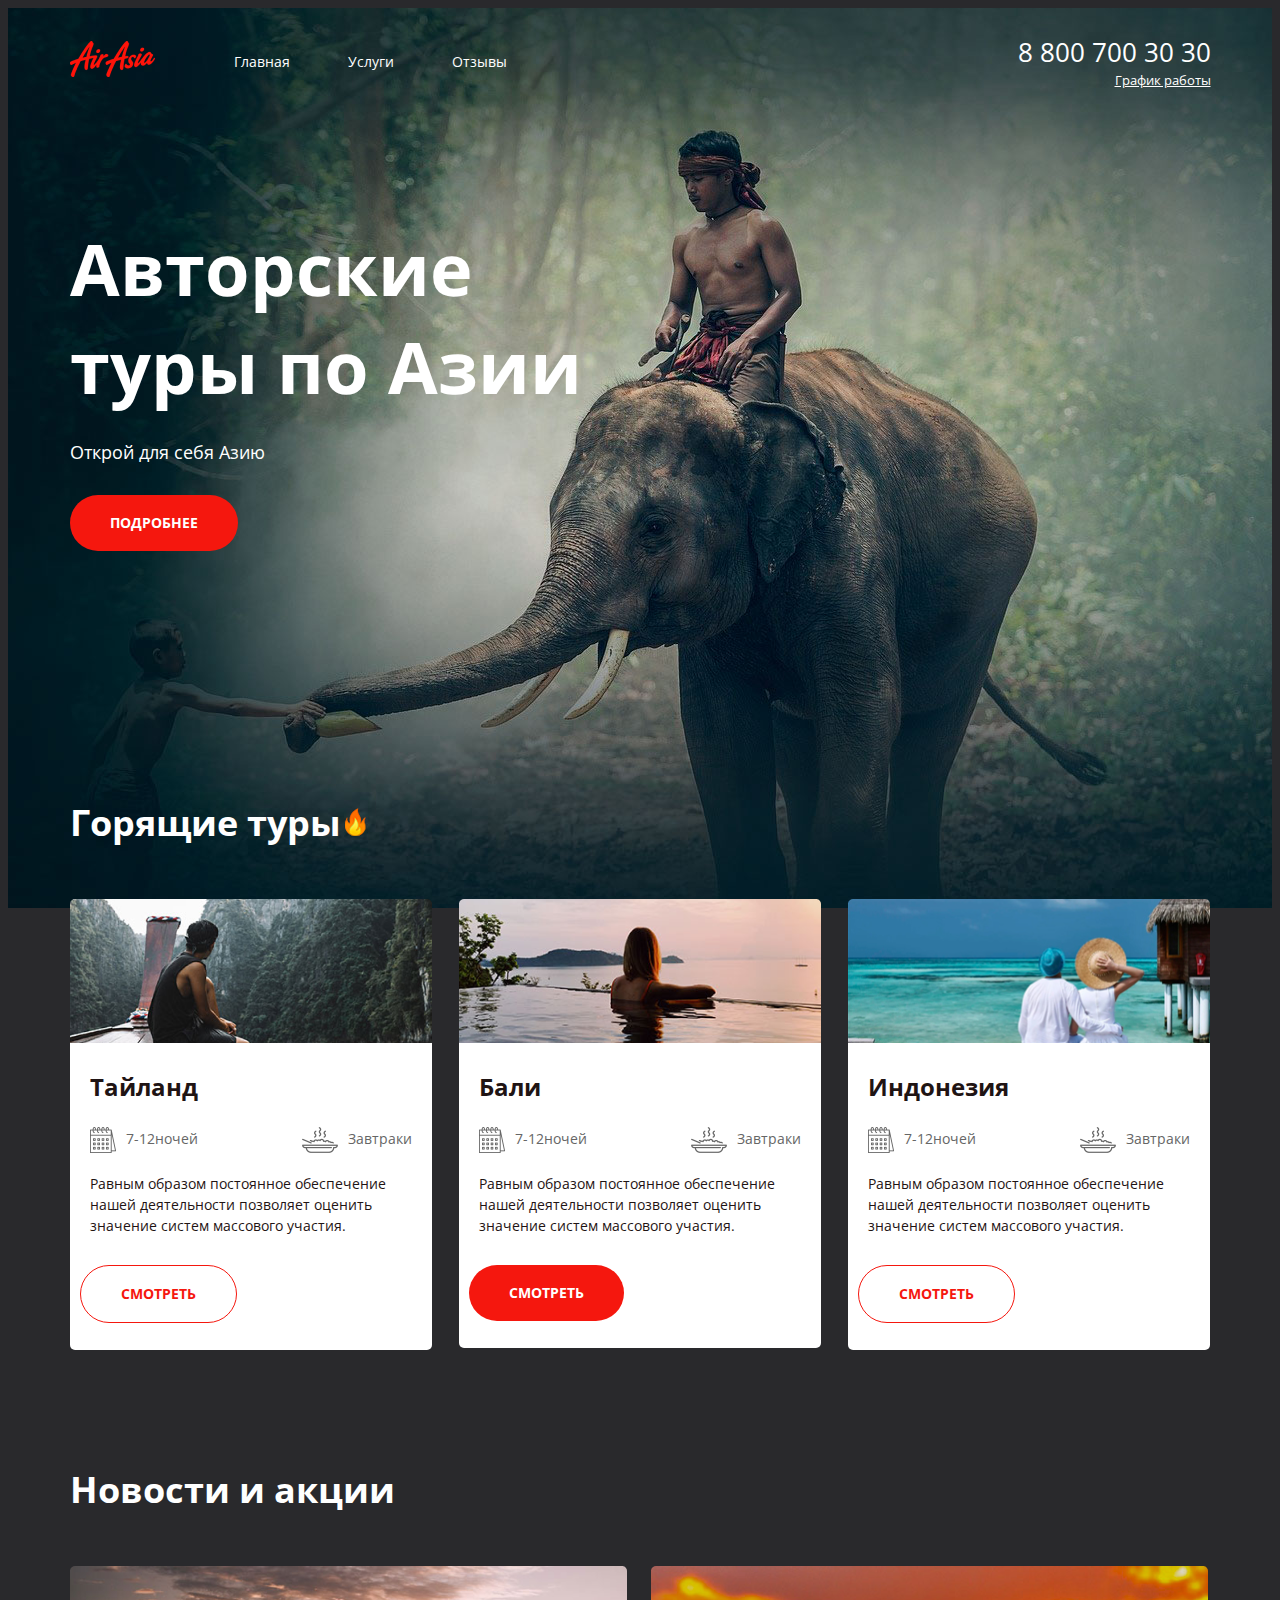
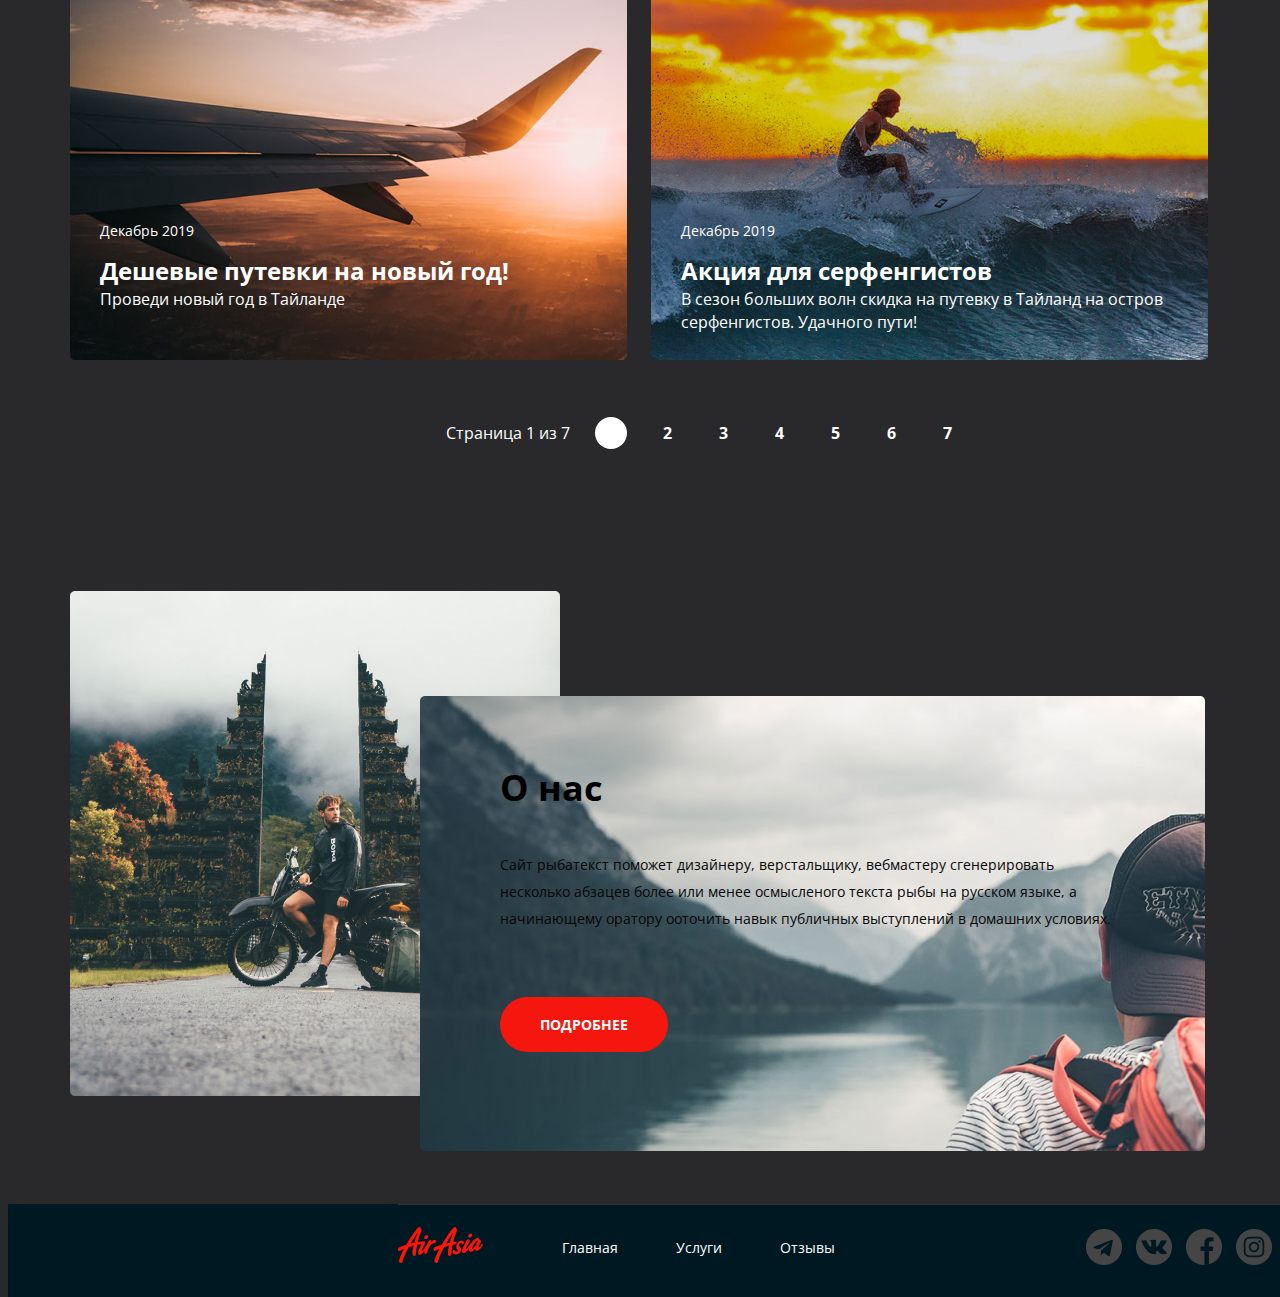
==== commit ce39aa4a: "новые файлы" ====
--- a/index.html
+++ b/index.html
@@ -10,7 +10,7 @@
 <body>
   <div class="wrapper main-page-wrapper">
 
-    
+    <div class="page__content">   
       <section class="header">
         <div class="container container_header">
           <div class="header__col">
@@ -178,12 +178,14 @@
           <div class="about__company">
             <h3 class="about__title">О нас</h3>
             <div class="about__company-text">
-            <p>Сайт рыбатекст поможет дизайнеру, верстальщику, вебмастеру сгенерировать несколько абзацев более или менее осмысленого текста рыбы на русском языке, а начинающему оратору ооточить навык публичных выступлений в домашних условиях.</p>
+            <p class="about__p">Сайт рыбатекст поможет дизайнеру, верстальщику, вебмастеру сгенерировать несколько абзацев более или менее осмысленого текста рыбы на русском языке, а начинающему оратору ооточить навык публичных выступлений в домашних условиях.</p>
             </div>
             <a class="about__btn btn" href="">Подробнее</a>
           </div>
         </div>
       </section>
+
+    </div> 
 
 
       <div class="footer">
--- a/style.css
+++ b/style.css
@@ -411,12 +411,31 @@
   margin-bottom: 20px;
 }
 
+.about__p {
+  color: #060606;
+  line-height: 27px;
+}
+
 .about__btn {
-  margin-top: 22px;
+  margin-top: 45px;
 }
 
 .about__company_text p:last-child{
   margin-bottom: 0;
+}
+
+html, body {
+  height: 100%;
+}
+
+.wrapper {
+  display: flex;
+  flex-direction: column;
+  height: 100%;
+}
+
+.page__content {
+  flex: 1 0 auto;
 }
 
 
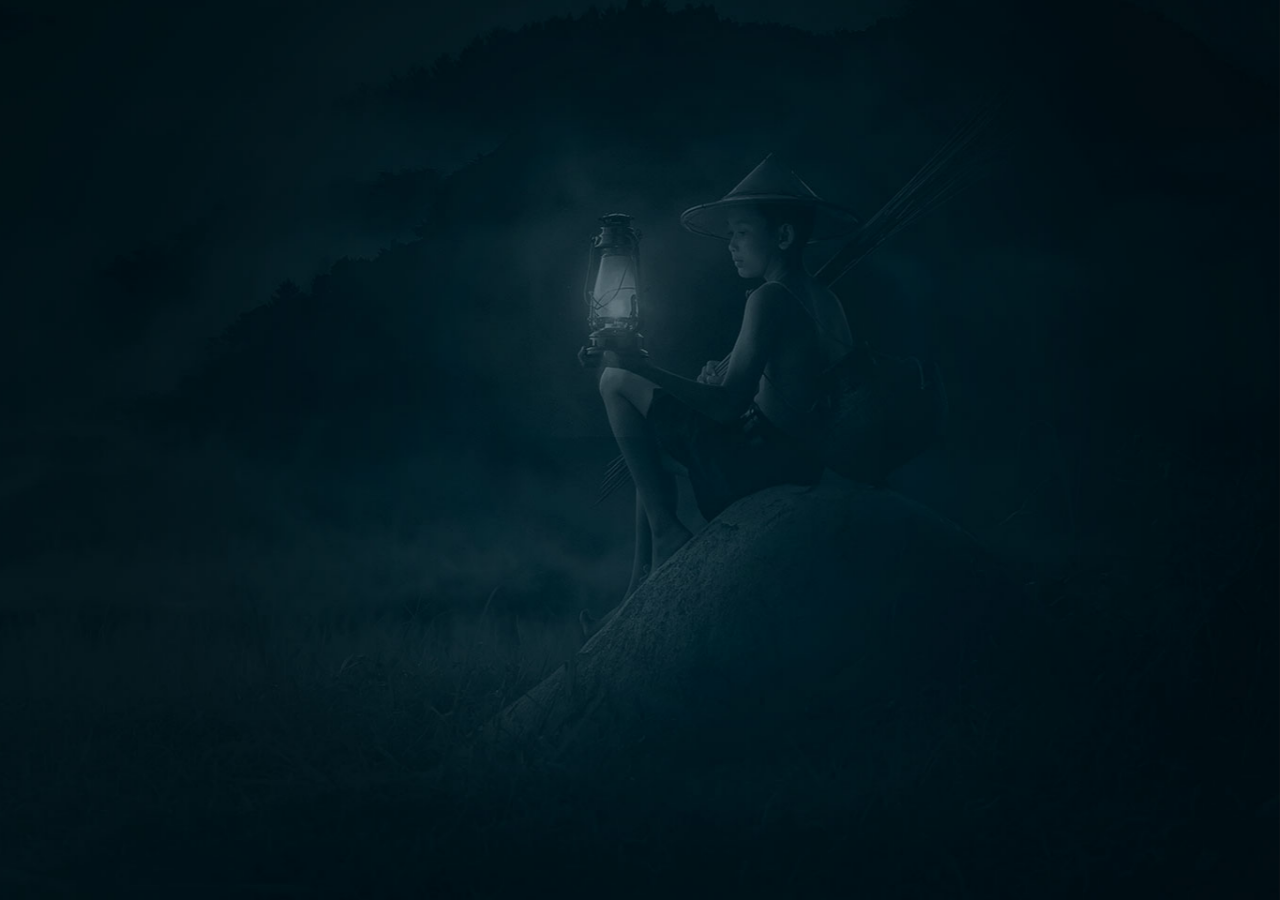
==== commit 70e9b740: "скорректированные файлы" ====
--- a/index.html
+++ b/index.html
@@ -1,227 +1,25 @@
 <!DOCTYPE html>
-<html lang="ru">
+<html lang="en">
 <head>
   <meta charset="UTF-8">
   <style>@import url('https://fonts.googleapis.com/css2?family=Open+Sans:wght@400;600;700&display=swap');</style>
-  <link rel="stylesheet" href="style.css">
-  <title>Document</title>
+  <link rel="stylesheet" href="index.css">
+  <title>Welcome</title>
 </head>
 
 <body>
-  <div class="wrapper main-page-wrapper">
-
-    <div class="page__content">   
-      <section class="header">
-        <div class="container container_header">
-          <div class="header__col">
-            <a href="#" class="logo">
-              <img src="./img/лого.png" alt="" class="logo__pic">
-            </a>
-            <nav class="menu">
-            <ul class="menu__list">
-              <li class="menu__item"><a href="#" class="menu__link menu__link_active" ></a>Главная</li>
-              <li class="menu__item"><a href="./services.html" class="menu__link">Услуги</a></li>
-              <li class="menu__item"><a href="./reviews.html" class="menu__link"></a>Отзывы</li>
-            </ul>
-          </nav>
-          </div>
-
-          <div class="header__col header__col_align-right">
-            <address class="contacts">
-              <a href="tel:+78007003030" class="contacts__phone">8 800 700 30 30</a>
-              <div class="contacts__mode">График работы</div>
-            </address>
-
-          </div>
-
-        </div>
-      </section>
-            
-      
-      <main class="main-content">
-        <div class="container main__container">
-          <div class="useful-info">
-            <h1 class="useful-info__title">Авторские туры по Азии</h1>
-            <div class="userfil-info__slogan">Открой для себя Азию</div>
-            <a class="useful-info__btn btn" href="">Подробнее</a>
-          </div>
-
-          <div class="tours">
-            <div class="container">
-              <div class="tours__title-block">
-                <h2 class="title tours__title">Горящие туры</h2>
-                <img class="icon tours__title" src="./img/flame.png" alt="">
-              </div>
-          
-            <ul class="tours__tabs">
-              
-              <li class="tours__item tour-card">
-                <div class="tour-card__img-block">
-                  <img class="tour__img" src="./img/river.png" alt="">
-                </div>
-                <div class="tour-card__content">
-                  <h3 class="tour-card__title">Тайланд</h3>
-
-                  <div class="tour-card__col">
-                    <div class="tour-card__col_left">
-                      <img class="tour-card__icon" src="./img/calendar.png" alt="">
-                      <div class="tour-card__text">7-12ночей</div>
-                    </div>
-                    <div class="tour-card__col_right">
-                      <img class="tour-card__icon" src="./img/meal.png" alt="">
-                      <div class="tour-card__text">Завтраки</div>
-                    </div>
-                  </div>
-                  <p class="tour-card__descr">
-                    Равным образом постоянное обеспечение нашей деятельности позволяет оценить значение систем массового участия.
-                  </p>
-                  <a class="btn btn_white" href="">Смотреть</a>
-                </div>
-              </li>
-
-              <li class="tours__item tour-card">
-                <div class="tour-card__img-block">
-                <img class="tours__img" src="./img/pool.png" alt="">
-                </div>
-                <div class="tour-card__content">
-                  <h3 class="tour-card__title">Бали</h3>
-                  <div class="tour-card__col">
-                    <div class="tour-card__col_left">
-                      <img class="tour-card__icon" src="./img/calendar.png" alt="">
-                      <div class="tour-card__text">7-12ночей</div>
-                    </div>
-                    <div class="tour-card__col_right">
-                      <img class="tour-card__icon" src="./img/meal.png" alt="">
-                      <div class="tour-card__text">Завтраки</div>
-                    </div>
-                  </div>
-                  <p class="tour-card__descr">
-                   Равным образом постоянное обеспечение нашей деятельности позволяет оценить значение систем массового участия.
-                  </p>
-                  <a href="" class="btn btn_red">Смотреть</a>
-                </div>
-              </li>
-
-              <li class="tours__item tour-card">
-                <div class="tour-card__img-block">
-                <img class="tours__img" src="./img/ocean.png" alt="">
-                </div>
-                <div class="tour-card__content">
-                  <h3 class="tour-card__title">Индонезия</h3>
-                  <div class="tour-card__col">
-                    <div class="tour-card__col_left">
-                      <img class="tour-card__icon"  src="./img/calendar.png" alt="">
-                      <div class="tour-card__text">7-12ночей</div>
-                    </div>
-                    <div class="tour-card__col_right">
-                      <img class="tour-card__icon" src="./img/meal.png" alt="">
-                      <div class="tour-card__text">Завтраки</div>
-                    </div>
-                  </div>  
-                  <p class="tour-card__descr">
-                   Равным образом постоянное обеспечение нашей деятельности позволяет оценить значение систем массового участия.
-                  </p>
-                  <a href="" class="btn btn_white">Смотреть</a>
-                </div>
-              </li>
-            </ul>
-          </div>
-        </div>
-      </main>
-
-    
-    
-    <section class="news">
-      <div class="container">
-        <h2 class="news__title title">Новости и акции</h2>
-
-        <ul class="news__list">
-          <li class="news__tab news__tab_plain">
-            <div class="news__tab-container">
-              <div class="news__date">Декабрь 2019</div>
-              <div class="news__tab-title">Дешевые путевки на новый год!</div>
-              <div class="news__slogan">
-              Проведи новый год в Тайланде
-              </div>
-            </div>
-          </li>
-          <li class="news__tab news__tab_Surfer">
-            <div class="news__tab-container">
-              <div class="news__date">Декабрь 2019</div>
-              <div class="news__tab-title">Акция для серфенгистов</div>
-              <div class="news__slogan" >
-              В сезон больших волн скидка на путевку в Тайланд на остров серфенгистов. Удачного пути!
-              </div>
-            </div>
-          </li>
-        </ul>
+  <div class="welcome">
+    <div class="welcome__container">
+      <div class="central">
+        <img class="central__logo" src="./img/лого.png" alt="AirAsia Logo">
+        <h3>Открой для себя Азию</h3>
+        <a href="./main.html" class="btn btn__central">ВОЙТИ</a>
       </div>
-      </section>
-
-      <div class="pager">
-        <div class="pager__display">Страница 1 из 7</div>
-        <ul class="pager__list">
-          <li class="pager__item pager__item_active"><a href="" class="pager__link">1</a></li>
-          <li class="pager__item"><a href="" class="pager__link">2</a></li>
-          <li class="pager__item"><a href="" class="pager__link">3</a></li>
-          <li class="pager__item"><a href="" class="pager__link">4</a></li>
-          <li class="pager__item"><a href="" class="pager__link">5</a></li>
-          <li class="pager__item"><a href="" class="pager__link">6</a></li>
-          <li class="pager__item"><a href="" class="pager__link">7</a></li>          
-        </ul>
-      </div>
-    </section>
-    
-
-      <section class="about">
-        <div class="container container__about">
-          <div class="about__company">
-            <h3 class="about__title">О нас</h3>
-            <div class="about__company-text">
-            <p class="about__p">Сайт рыбатекст поможет дизайнеру, верстальщику, вебмастеру сгенерировать несколько абзацев более или менее осмысленого текста рыбы на русском языке, а начинающему оратору ооточить навык публичных выступлений в домашних условиях.</p>
-            </div>
-            <a class="about__btn btn" href="">Подробнее</a>
-          </div>
-        </div>
-      </section>
-
-    </div> 
+    </div>
 
 
-      <div class="footer">
-        <div class="container footer-container__content">
-          <div class="footer__col footer__col_align-left">
-            <a href="#" class="logo">
-            <img src="./img/лого.png" alt="" class="logo__pic">
-          </a>
-          <nav class="menu">
-            <ul class="menu__list">
-              <li class="menu__item"><a href="#" class="menu__link menu__link_active" ></a>Главная</li>
-              <li class="menu__item"><a href="./services.html" class="menu__link">Услуги</a></li>
-              <li class="menu__item"><a href="./reviews.html" class="menu__link"></a>Отзывы</li>
-            </ul>
-          </nav>
-          </div>
 
-          <div class="footer__col footer__col_align-right">
-            <ul class="socials">
-              <li class="socials__item socials__item_telegram"><a href="" class="socials__link"></a></li>
-              <li class="socials__item socials__item_vk"><a href="" class="socials__link"></a></li>
-              <li class="socials__item socials__item_fb"><a href="" class="socials__link"></a></li>
-              <li class="socials__item socials__item_insta"><a href="" class="socials__link"></a></li>
-            </ul>
-
-            <address class="contacts">
-              <div class="contacts__workhours">Бесплатный звонок по России</div>
-              <a href="tel:+78007003030" class="contacts__phone">8 800 700 30 30</a>
-            </address>
-          </div>
-        </div>
-      </div>
-     
-    
 
   </div>
 </body>
-
 </html>--- a/index.css
+++ b/index.css
@@ -0,0 +1,105 @@
+body {
+  font-family: "Open Sans", Helvetica, sans-serif;
+  color: #fff;
+  font-size: 14px;
+  line-height: 1.42;
+  background: #29292c;
+}
+
+a {
+  color: inherit;
+}
+
+ul {
+  padding: 0;
+  margin: 0;
+}
+
+ul li {
+  list-style: none;
+}
+
+h1, h2, h3, h4, h5, h6 {
+  margin: 0;
+  font-weight: normal;
+}
+
+p {
+  margin-top: 0;
+}
+
+* {
+  box-sizing: border-box;
+}
+
+.btn {
+  margin-top: 34px;
+  display: inline-block;
+  background: #F5170E;
+  border-radius: 35px;
+  padding: 18px 40px;
+  color: #FFFFFF;
+  font-weight: bold;
+  text-transform: uppercase;
+  text-decoration: none;
+  cursor: pointer;
+}
+
+.welcome {
+  display: flex;
+  position: fixed;
+  top: 0;
+  left: 0;
+  width: 100%;
+  height: 100%;
+  align-items: center;
+  justify-content: center;
+  background: url(./img/welcome/bg.png) center bottom / cover no-repeat;
+}
+
+.central {
+  display: flex;
+  flex-direction: column;
+  align-items: center;
+  animation: zoom 1s;
+  opacity: 0;
+  animation-fill-mode: forwards;
+}
+
+.h3 {
+  font-size: 18px;
+  color: #FFFFFF;
+  margin-bottom: 52px;
+}
+
+.central__logo {
+  height: 119px;
+  width: 279px;
+}
+
+@keyframes zoom {
+  from {
+    transform: scale(.7);
+  }
+
+  20% {
+    transform: scale(1.15);
+  }
+
+  40% {
+    transform: scale(.9);
+  }
+
+  60% {
+    transform: scale(1.1);
+  }
+
+  80% {
+    transform: scale(.95);
+  }
+
+  to {
+    opacity: 1;
+    transform: scale(1);
+  }
+}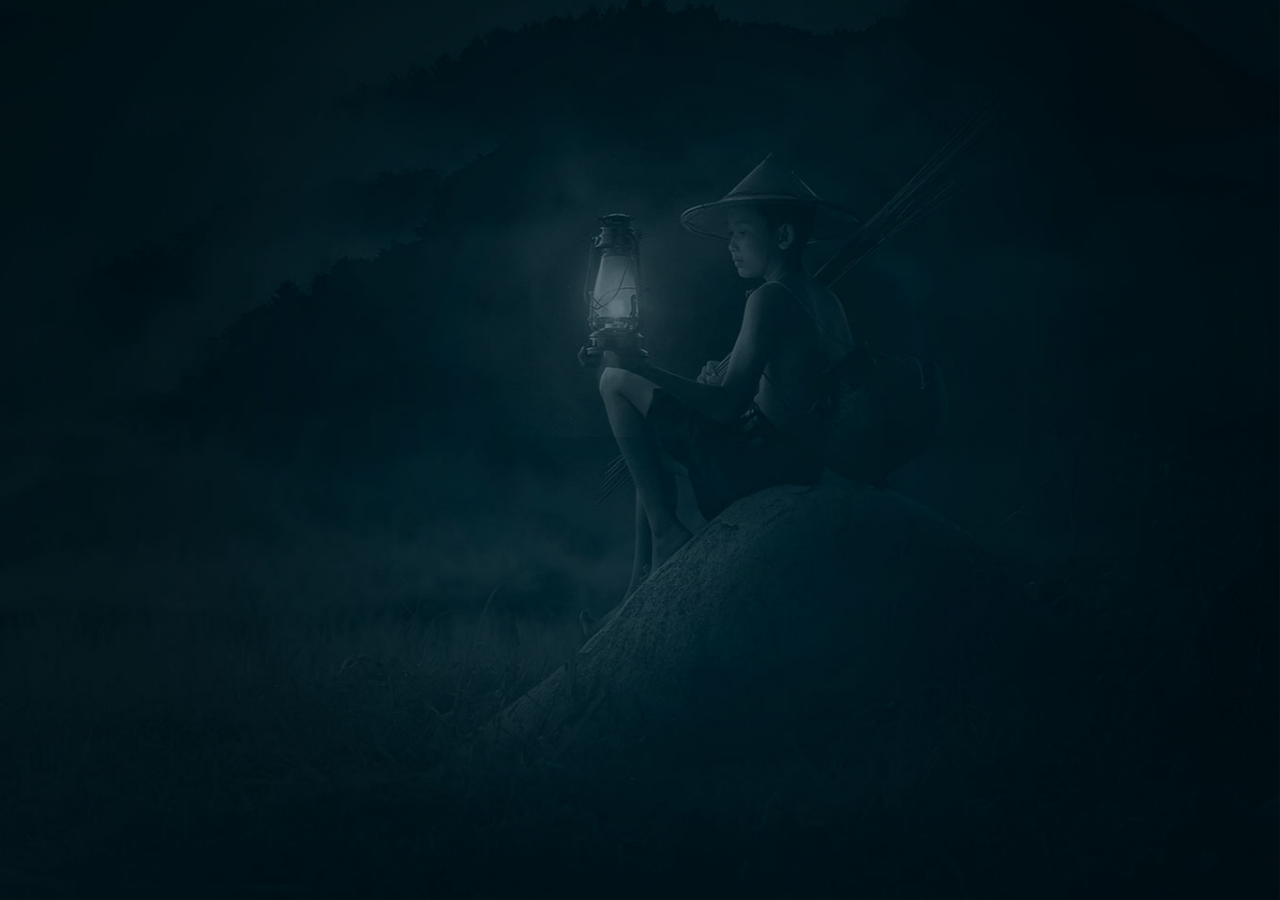
==== commit 9330c3bc: "корректировка файлов и структуры" ====
--- a/index.html
+++ b/index.html
@@ -3,15 +3,15 @@
 <head>
   <meta charset="UTF-8">
   <style>@import url('https://fonts.googleapis.com/css2?family=Open+Sans:wght@400;600;700&display=swap');</style>
-  <link rel="stylesheet" href="index.css">
   <title>Welcome</title>
+  <link rel="stylesheet" href="css/main.css">
 </head>
 
 <body>
   <div class="welcome">
     <div class="welcome__container">
       <div class="central">
-        <img class="central__logo" src="./img/лого.png" alt="AirAsia Logo">
+        <img class="central__logo" src="./img/лого.jpg" alt="AirAsia Logo">
         <h3>Открой для себя Азию</h3>
         <a href="./main.html" class="btn btn__central">ВОЙТИ</a>
       </div>
--- a/css/main.css
+++ b/css/main.css
@@ -0,0 +1,22 @@
+@import url(./layout/normalize.css);
+@import url(./layout/base.css);
+
+@import url(./blocks/welcom.css);
+@import url(./blocks/container\ main-main.css);
+@import url(./blocks/header.css);
+@import url(./blocks/btn.css);
+@import url(./blocks/tours.css);
+@import url(./blocks/news.css);
+@import url(./blocks/pager.css);
+@import url(./blocks/about.css);
+@import url(./blocks/top-line.css);
+@import url(./blocks/name.css);
+@import url(./blocks/breadcrumbs.css);
+@import url(./blocks/reviews.css);
+@import url(./blocks/separator.css);
+@import url(./blocks/feedback.css);
+@import url(./blocks/offers.css);
+@import url(./blocks/partners.css);
+@import url(./blocks/brends.css);
+@import url(./blocks/footer.css);
+@import url(./blocks/dropdown.css);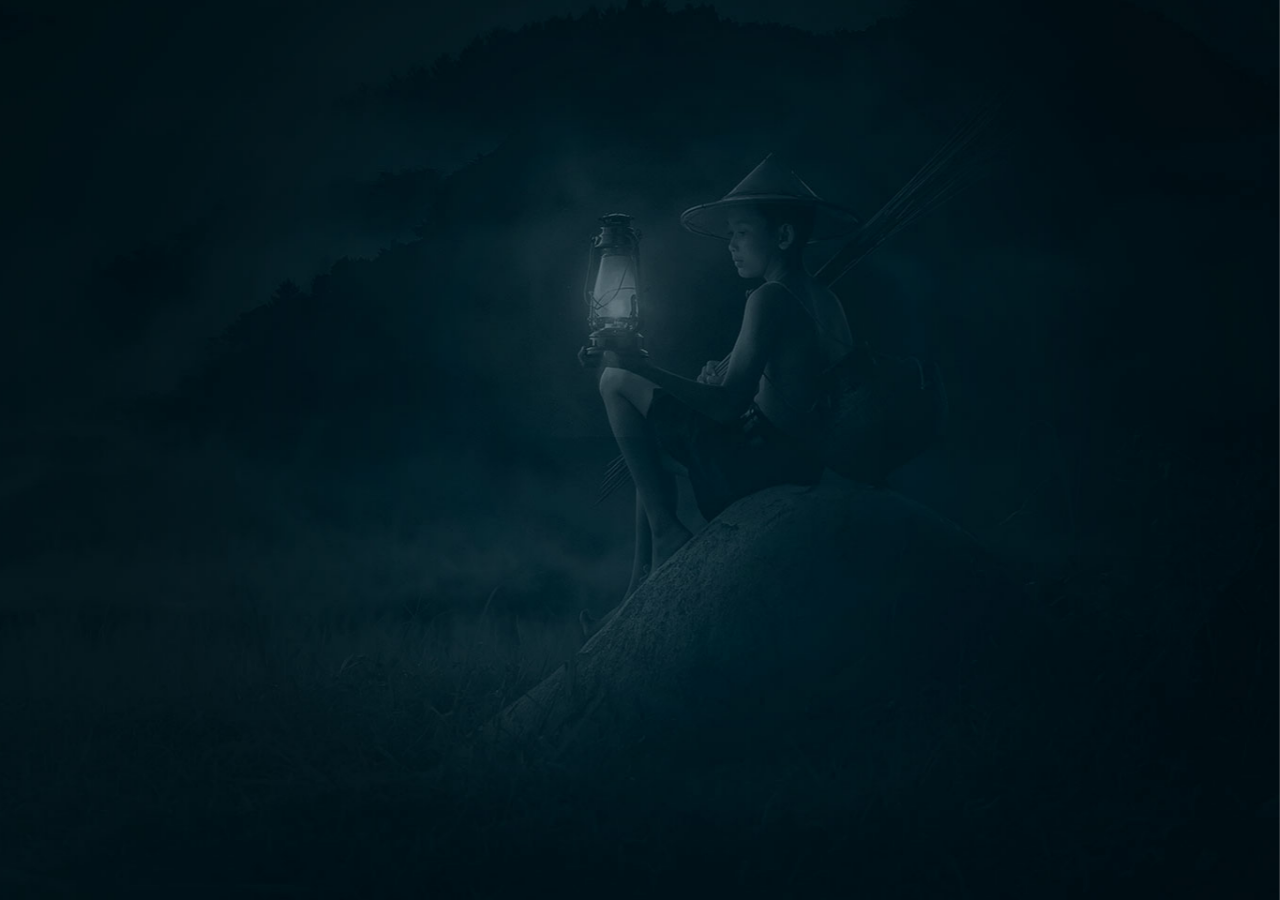
==== commit 711ae407: "обновление файлов" ====
--- a/index.html
+++ b/index.html
@@ -11,7 +11,7 @@
   <div class="welcome">
     <div class="welcome__container">
       <div class="central">
-        <img class="central__logo" src="./img/лого.jpg" alt="AirAsia Logo">
+        <img class="central__logo" src="./img/лого.png" alt="AirAsia Logo">
         <h3>Открой для себя Азию</h3>
         <a href="./main.html" class="btn btn__central">ВОЙТИ</a>
       </div>
